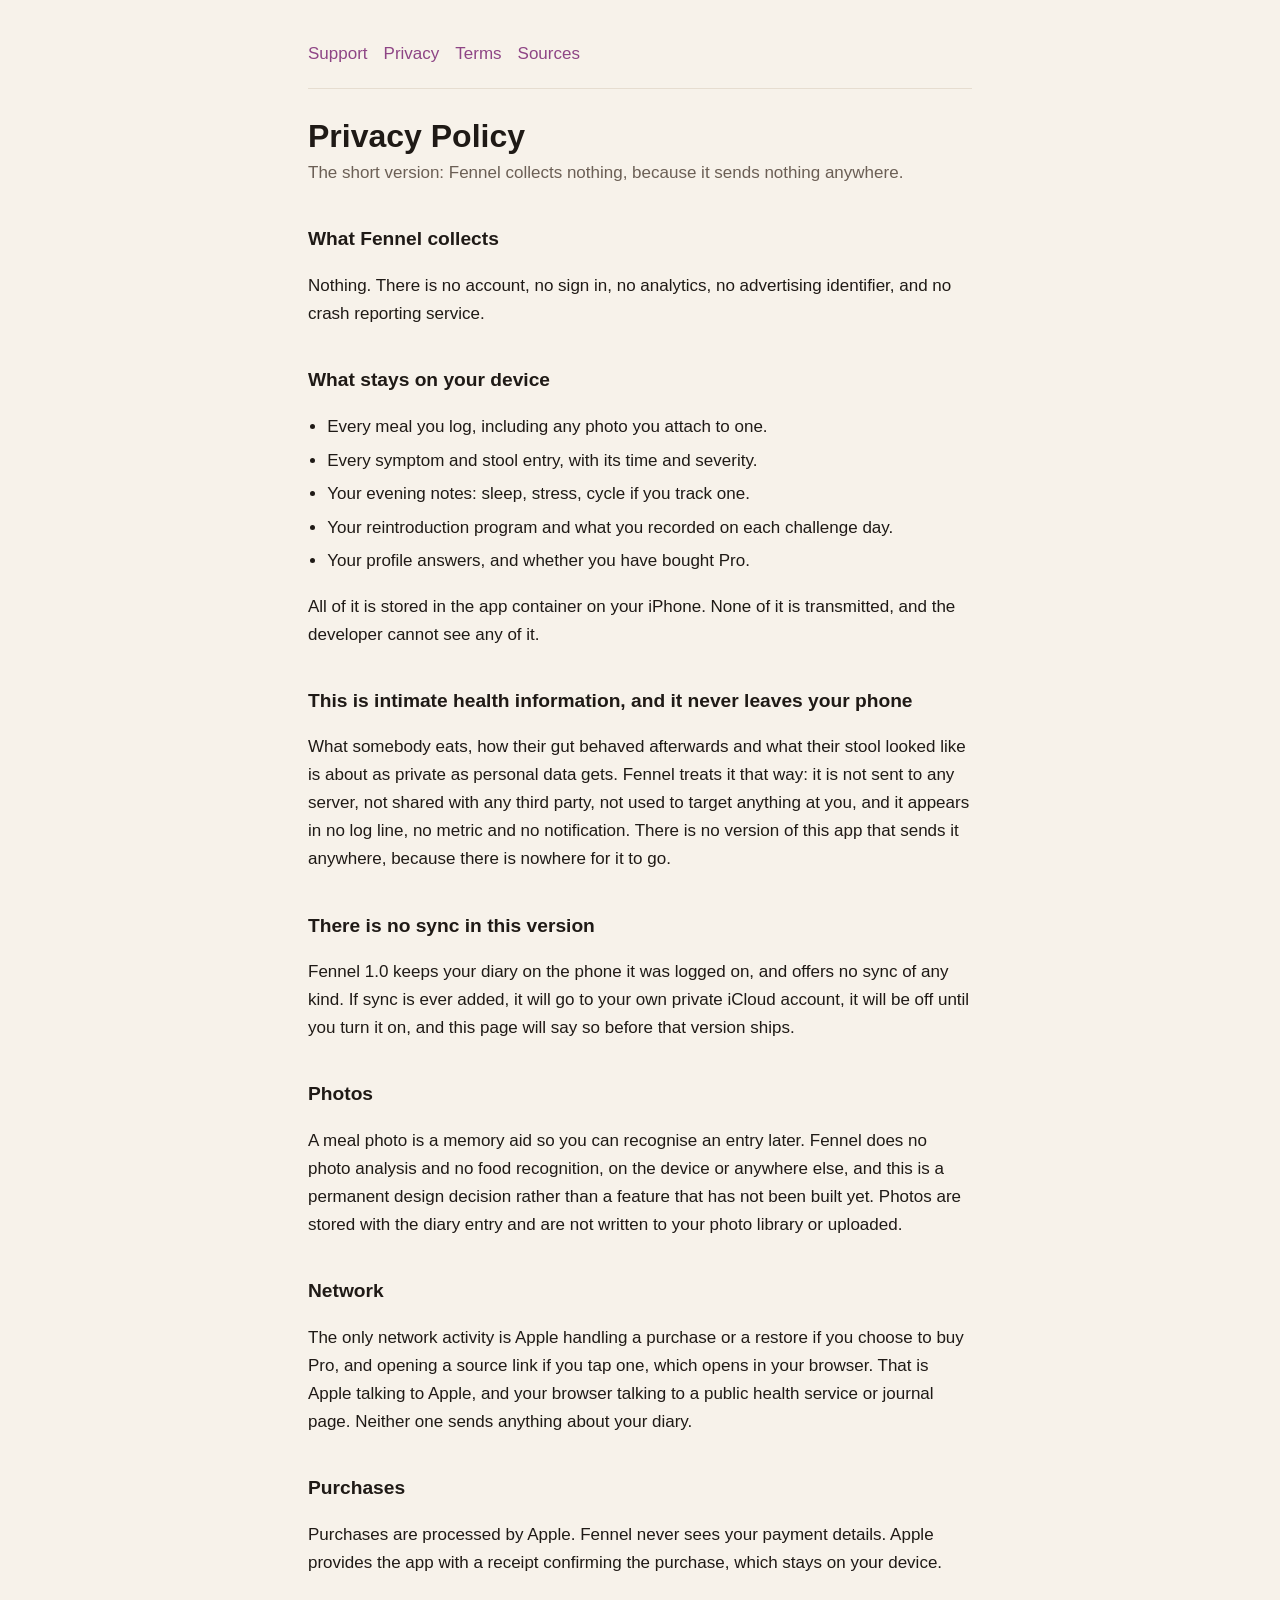
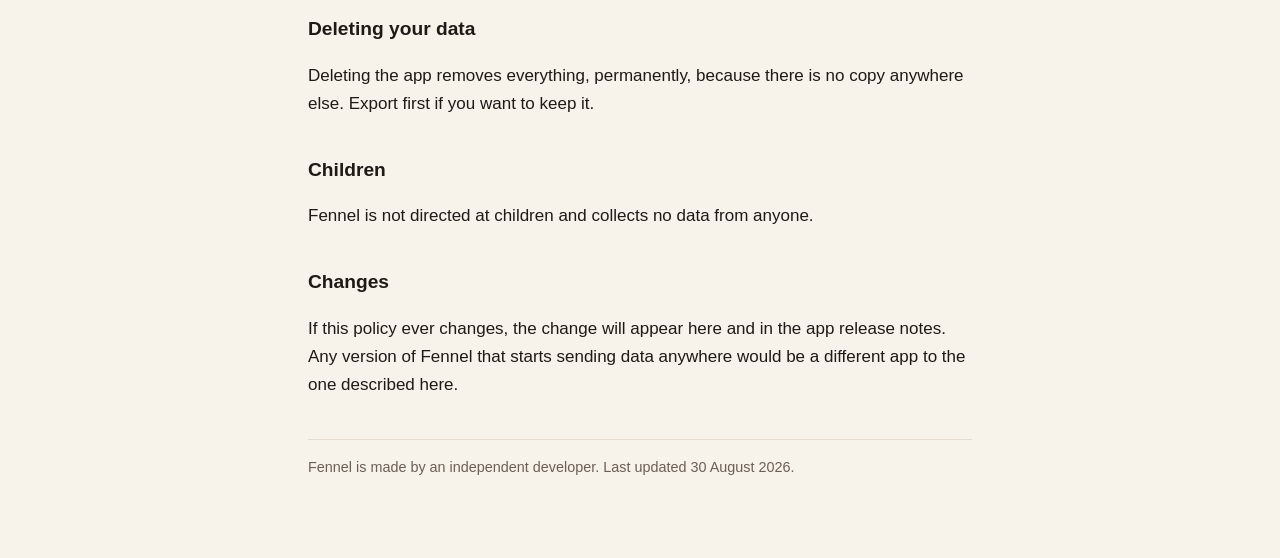
==== privacy.html @ f7cc53c4 "Fennel legal and support pages" ====
<!doctype html>
<html lang="en"><head><meta charset="utf-8"><meta name="viewport" content="width=device-width,initial-scale=1"><title>Fennel Privacy Policy</title><link rel="stylesheet" href="style.css"></head><body><div class="wrap"><nav><a href="index.html">Support</a><a href="privacy.html">Privacy</a><a href="terms.html">Terms</a><a href="sources.html">Sources</a></nav><h1>Privacy Policy</h1>
<p class="sub">The short version: Fennel collects nothing, because it sends nothing anywhere.</p>
<h2>What Fennel collects</h2>
<p>Nothing. There is no account, no sign in, no analytics, no advertising identifier, and no crash reporting service.</p>
<h2>What stays on your device</h2>
<ul>
<li>Every meal you log, including any photo you attach to one.</li>
<li>Every symptom and stool entry, with its time and severity.</li>
<li>Your evening notes: sleep, stress, cycle if you track one.</li>
<li>Your reintroduction program and what you recorded on each challenge day.</li>
<li>Your profile answers, and whether you have bought Pro.</li>
</ul>
<p>All of it is stored in the app container on your iPhone. None of it is transmitted, and the developer cannot see any of it.</p>
<h2>This is intimate health information, and it never leaves your phone</h2>
<p>What somebody eats, how their gut behaved afterwards and what their stool looked like is about as private as personal data gets. Fennel treats it that way: it is not sent to any server, not shared with any third party, not used to target anything at you, and it appears in no log line, no metric and no notification. There is no version of this app that sends it anywhere, because there is nowhere for it to go.</p>
<h2>There is no sync in this version</h2>
<p>Fennel 1.0 keeps your diary on the phone it was logged on, and offers no sync of any kind. If sync is ever added, it will go to your own private iCloud account, it will be off until you turn it on, and this page will say so before that version ships.</p>
<h2>Photos</h2>
<p>A meal photo is a memory aid so you can recognise an entry later. Fennel does no photo analysis and no food recognition, on the device or anywhere else, and this is a permanent design decision rather than a feature that has not been built yet. Photos are stored with the diary entry and are not written to your photo library or uploaded.</p>
<h2>Network</h2>
<p>The only network activity is Apple handling a purchase or a restore if you choose to buy Pro, and opening a source link if you tap one, which opens in your browser. That is Apple talking to Apple, and your browser talking to a public health service or journal page. Neither one sends anything about your diary.</p>
<h2>Purchases</h2>
<p>Purchases are processed by Apple. Fennel never sees your payment details. Apple provides the app with a receipt confirming the purchase, which stays on your device.</p>
<h2>Deleting your data</h2>
<p>Deleting the app removes everything, permanently, because there is no copy anywhere else. Export first if you want to keep it.</p>
<h2>Children</h2>
<p>Fennel is not directed at children and collects no data from anyone.</p>
<h2>Changes</h2>
<p>If this policy ever changes, the change will appear here and in the app release notes. Any version of Fennel that starts sending data anywhere would be a different app to the one described here.</p><p class="updated">Fennel is made by an independent developer. Last updated 30 August 2026.</p></div></body></html>
---- style.css ----
/* Fennel's own values, read from Fennel/DesignSystem/DesignTokens.swift rather
   than picked again here. A brand value is a NUMBER, and a sibling's accent has
   already shipped inside another app's assets by being restated from memory. */
:root { color-scheme: light dark; --ink:#1F1A16; --muted:#6B5F55; --accent:#8E4585; --bg:#F7F2EA; --card:#FFFFFF; --line:#E6DDD0; }
@media (prefers-color-scheme: dark){ :root{ --ink:#F2EBE1; --muted:#A99C90; --accent:#D9A0CE; --bg:#14110F; --card:#1D1815; --line:#332B25; } }
*{box-sizing:border-box}
body{margin:0;background:var(--bg);color:var(--ink);font:17px/1.65 -apple-system,BlinkMacSystemFont,"Segoe UI",Roboto,sans-serif}
.wrap{max-width:44rem;margin:0 auto;padding:2.5rem 1.25rem 4rem}
h1{font-size:2rem;line-height:1.2;margin:0 0 .25rem}
h2{font-size:1.2rem;margin:2.25rem 0 .5rem}
h3{font-size:1.02rem;margin:1.5rem 0 .35rem}
.sub{color:var(--muted);margin:0 0 2rem}
a{color:var(--accent)}
nav{display:flex;flex-wrap:wrap;gap:1rem;padding-bottom:1.25rem;border-bottom:1px solid var(--line);margin-bottom:1.75rem}
nav a{text-decoration:none;font-weight:500}
.card{background:var(--card);border:1px solid var(--line);border-radius:12px;padding:1.1rem 1.25rem;margin:1rem 0}
.updated{color:var(--muted);font-size:.9rem;margin-top:2.5rem;border-top:1px solid var(--line);padding-top:1rem}
ul{padding-left:1.2rem} li{margin:.35rem 0}
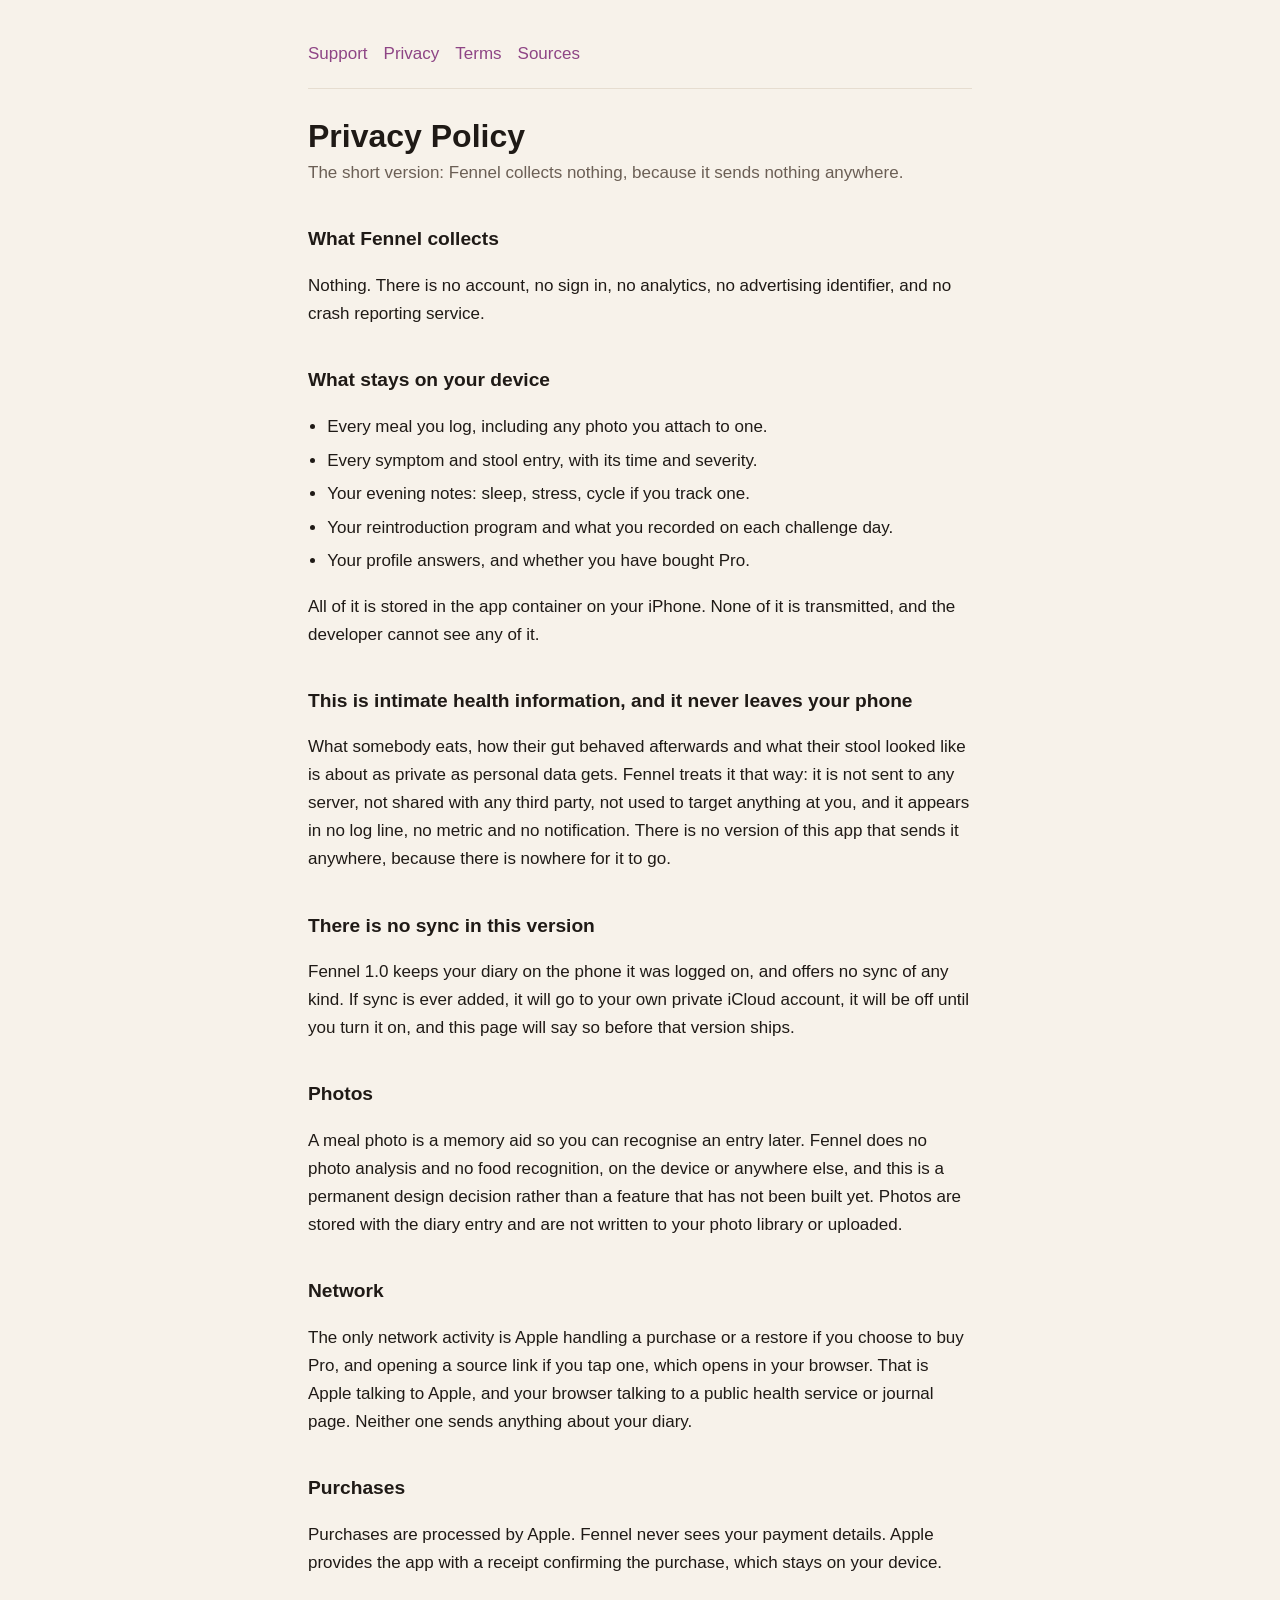
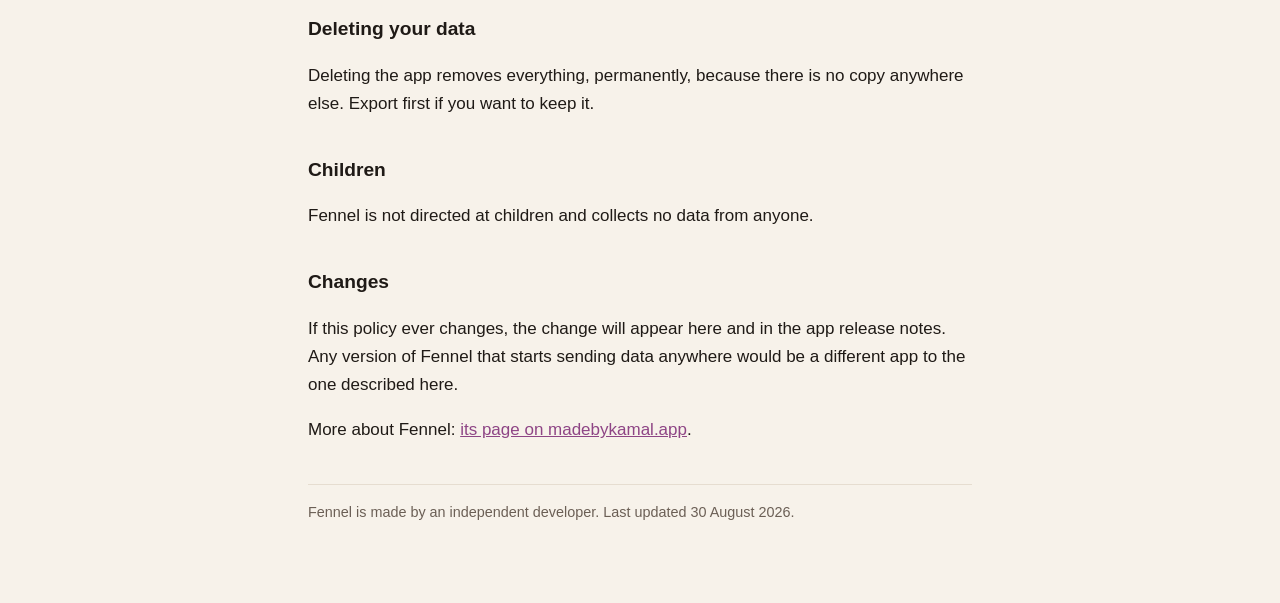
==== commit 5f8f3ffc: "Link to the app's page on madebykamal.app" ====
--- a/privacy.html
+++ b/privacy.html
@@ -27,4 +27,4 @@
 <h2>Children</h2>
 <p>Fennel is not directed at children and collects no data from anyone.</p>
 <h2>Changes</h2>
-<p>If this policy ever changes, the change will appear here and in the app release notes. Any version of Fennel that starts sending data anywhere would be a different app to the one described here.</p><p class="updated">Fennel is made by an independent developer. Last updated 30 August 2026.</p></div></body></html>
+<p>If this policy ever changes, the change will appear here and in the app release notes. Any version of Fennel that starts sending data anywhere would be a different app to the one described here.</p><p>More about Fennel: <a href="https://madebykamal.app/apps/fennel/">its page on madebykamal.app</a>.</p><p class="updated">Fennel is made by an independent developer. Last updated 30 August 2026.</p></div></body></html>
